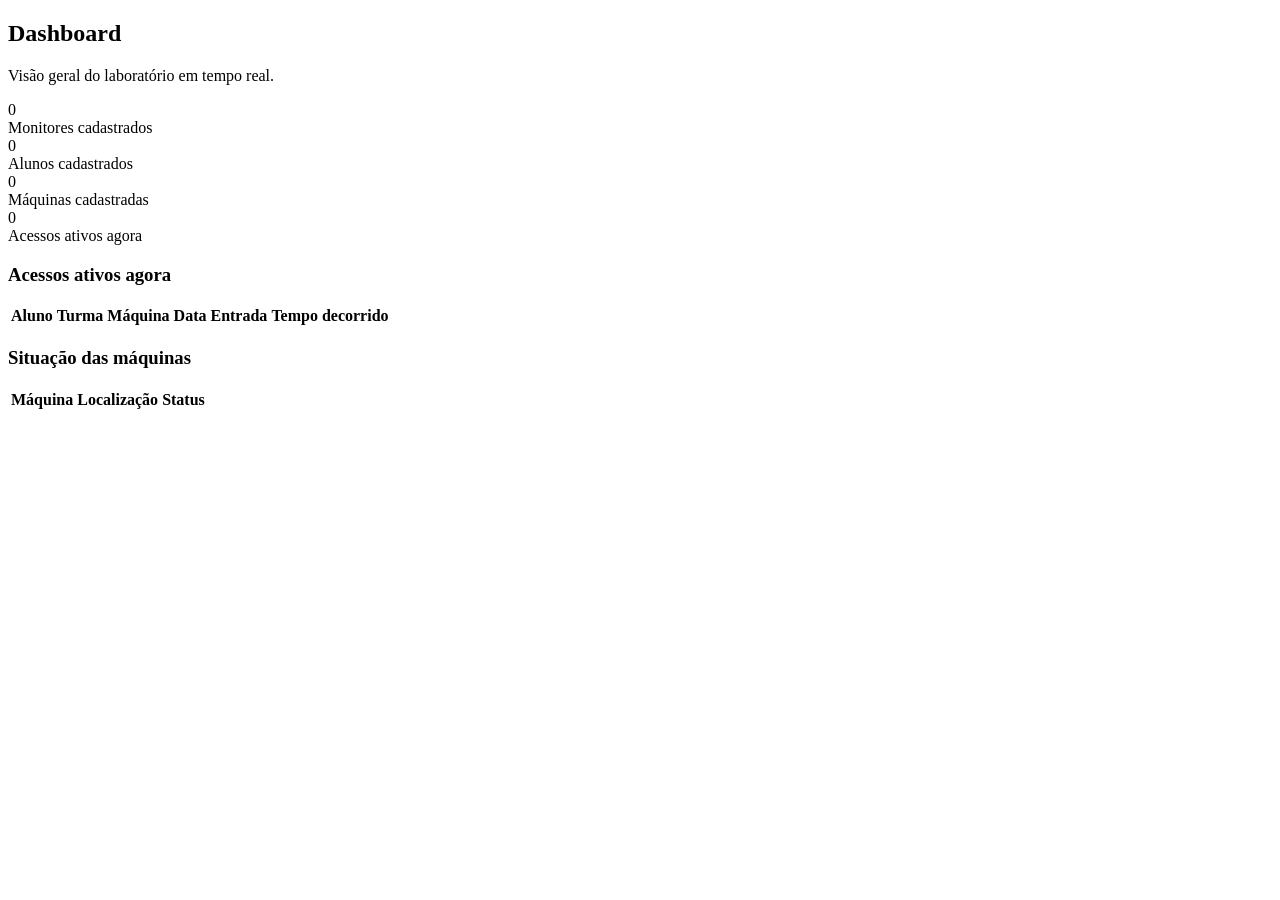
==== index.html @ 6372b8ce "INICIO" ====
<!DOCTYPE html>
<html lang="pt-BR">
<head>
<meta charset="UTF-8">
<meta name="viewport" content="width=device-width, initial-scale=1.0">
<title>Dashboard - Controle de Laboratório</title>
<link rel="stylesheet" href="css/style.css">
</head>
<body data-page="dashboard">
  <div class="layout">
    <aside class="sidebar" id="sidebar"></aside>

    <main class="main">
      <div class="topo-pagina">
        <div>
          <h2>Dashboard</h2>
          <p>Visão geral do laboratório em tempo real.</p>
        </div>
      </div>

      <div class="cards-stats">
        <div class="card-stat">
          <div class="num" id="statMonitores">0</div>
          <div class="label">Monitores cadastrados</div>
        </div>
        <div class="card-stat">
          <div class="num" id="statUsuarios">0</div>
          <div class="label">Alunos cadastrados</div>
        </div>
        <div class="card-stat">
          <div class="num" id="statMaquinas">0</div>
          <div class="label">Máquinas cadastradas</div>
        </div>
        <div class="card-stat verde">
          <div class="num" id="statAtivos">0</div>
          <div class="label">Acessos ativos agora</div>
        </div>
      </div>

      <div class="painel">
        <h3>Acessos ativos agora</h3>
        <div class="tabela-wrap">
          <table>
            <thead>
              <tr>
                <th>Aluno</th>
                <th>Turma</th>
                <th>Máquina</th>
                <th>Data</th>
                <th>Entrada</th>
                <th>Tempo decorrido</th>
              </tr>
            </thead>
            <tbody id="corpoAtivos"></tbody>
          </table>
          <div id="vazioAtivos" class="tabela-vazia" style="display:none;">Nenhum acesso ativo no momento.</div>
        </div>
      </div>

      <div class="painel">
        <h3>Situação das máquinas</h3>
        <div class="tabela-wrap">
          <table>
            <thead>
              <tr>
                <th>Máquina</th>
                <th>Localização</th>
                <th>Status</th>
              </tr>
            </thead>
            <tbody id="corpoMaquinas"></tbody>
          </table>
          <div id="vazioMaquinas" class="tabela-vazia" style="display:none;">Nenhuma máquina cadastrada ainda.</div>
        </div>
      </div>
    </main>
  </div>

  <script src="js/db.js"></script>
  <script src="js/nav.js"></script>
  <script src="js/dashboard.js"></script>
</body>
</html>
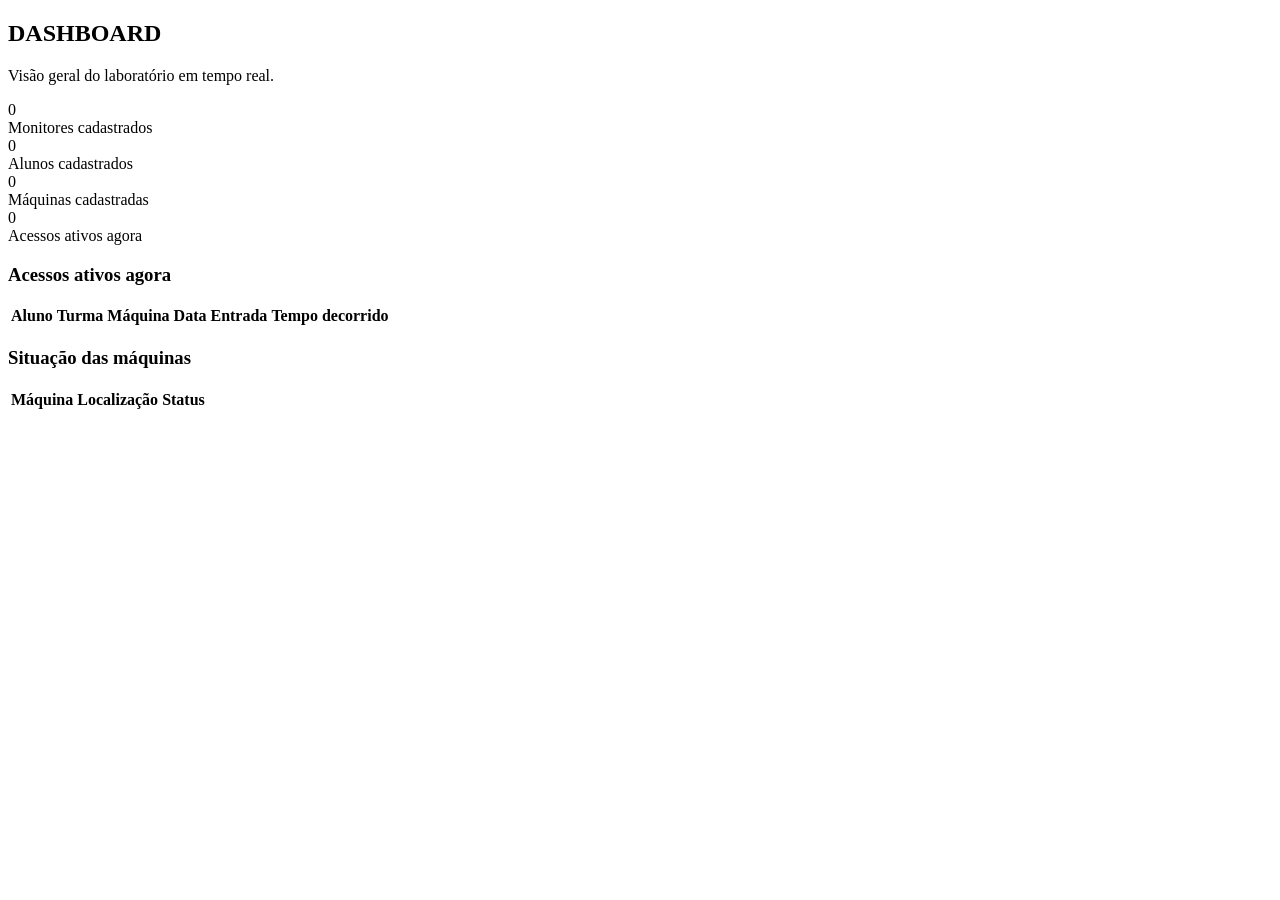
==== commit b8663f63: "N" ====
--- a/index.html
+++ b/index.html
@@ -13,7 +13,7 @@
     <main class="main">
       <div class="topo-pagina">
         <div>
-          <h2>Dashboard</h2>
+          <h2>DASHBOARD</h2>
           <p>Visão geral do laboratório em tempo real.</p>
         </div>
       </div>
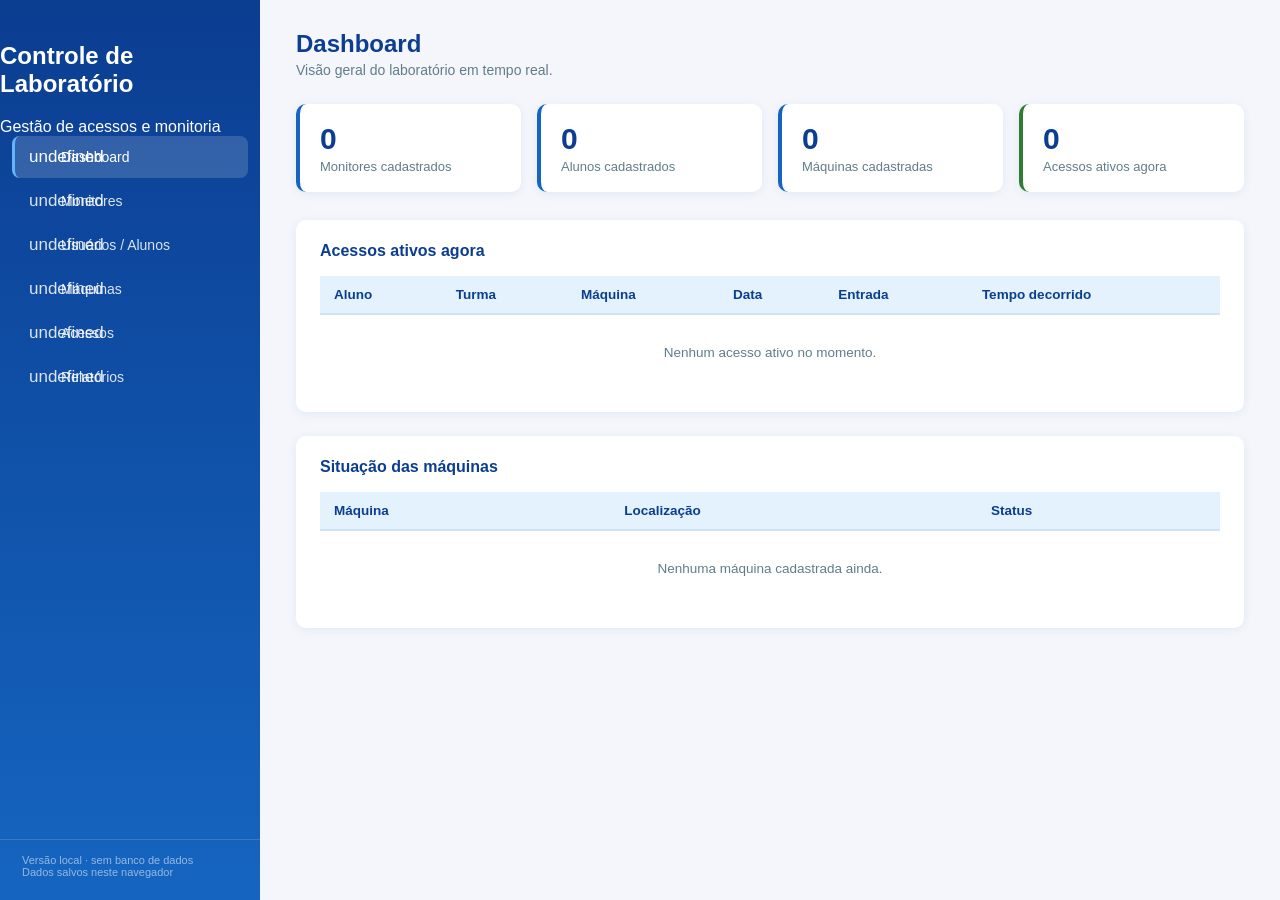
==== commit 2cbcbced: "inicio 2" ====
--- a/index.html
+++ b/index.html
@@ -13,7 +13,7 @@
     <main class="main">
       <div class="topo-pagina">
         <div>
-          <h2>DASHBOARD</h2>
+          <h2>Dashboard</h2>
           <p>Visão geral do laboratório em tempo real.</p>
         </div>
       </div>
--- a/css/style.css
+++ b/css/style.css
@@ -0,0 +1,366 @@
+:root {
+  --azul-escuro: #0b3d91;
+  --azul-principal: #1565c0;
+  --azul-medio: #1976d2;
+  --azul-claro: #64b5f6;
+  --azul-fundo: #e3f2fd;
+  --cinza-fundo: #f4f6fb;
+  --branco: #ffffff;
+  --texto: #263238;
+  --texto-claro: #607d8b;
+  --verde: #2e7d32;
+  --verde-bg: #e8f5e9;
+  --vermelho: #c62828;
+  --vermelho-bg: #fdecea;
+  --amarelo: #ef6c00;
+  --amarelo-bg: #fff3e0;
+  --azul-bg: #e3f2fd;
+  --sombra: 0 2px 10px rgba(13, 71, 161, 0.08);
+  --radius: 10px;
+}
+
+* { box-sizing: border-box; }
+
+body {
+  margin: 0;
+  font-family: "Segoe UI", Roboto, Arial, sans-serif;
+  background: var(--cinza-fundo);
+  color: var(--texto);
+}
+
+a { text-decoration: none; color: inherit; }
+
+.layout { display: flex; min-height: 100vh; }
+
+.sidebar {
+  width: 260px;
+  flex-shrink: 0;
+  background: linear-gradient(180deg, var(--azul-escuro) 0%, var(--azul-principal) 100%);
+  color: #fff;
+  position: fixed;
+  top: 0;
+  left: 0;
+  bottom: 0;
+  display: flex;
+  flex-direction: column;
+  padding: 22px 0;
+  z-index: 10;
+}
+
+.sidebar .logo {
+  display: flex;
+  align-items: center;
+  gap: 10px;
+  padding: 0 22px 22px 22px;
+  border-bottom: 1px solid rgba(255, 255, 255, 0.15);
+  margin-bottom: 14px;
+}
+
+.sidebar .logo .icone {
+  font-size: 26px;
+}
+
+.sidebar .logo h1 {
+  font-size: 16px;
+  line-height: 1.25;
+  margin: 0;
+  font-weight: 700;
+}
+
+.sidebar .logo span {
+  display: block;
+  font-size: 11px;
+  font-weight: 400;
+  opacity: 0.75;
+}
+
+.sidebar nav {
+  display: flex;
+  flex-direction: column;
+  gap: 2px;
+  padding: 0 12px;
+  flex: 1;
+}
+
+.sidebar nav a {
+  display: flex;
+  align-items: center;
+  gap: 12px;
+  padding: 11px 14px;
+  border-radius: 8px;
+  font-size: 14px;
+  font-weight: 500;
+  color: rgba(255, 255, 255, 0.85);
+  border-left: 3px solid transparent;
+  transition: background 0.15s ease, color 0.15s ease;
+}
+
+.sidebar nav a .ic { font-size: 17px; width: 20px; text-align: center; }
+
+.sidebar nav a:hover {
+  background: rgba(255, 255, 255, 0.1);
+  color: #fff;
+}
+
+.sidebar nav a.active {
+  background: rgba(255, 255, 255, 0.16);
+  color: #fff;
+  border-left-color: var(--azul-claro);
+}
+
+.sidebar .rodape {
+  padding: 14px 22px 0 22px;
+  font-size: 11px;
+  color: rgba(255, 255, 255, 0.55);
+  border-top: 1px solid rgba(255, 255, 255, 0.15);
+  margin-top: 14px;
+}
+
+.main {
+  margin-left: 260px;
+  flex: 1;
+  padding: 30px 36px 60px 36px;
+  min-width: 0;
+}
+
+.topo-pagina {
+  display: flex;
+  align-items: flex-start;
+  justify-content: space-between;
+  gap: 16px;
+  margin-bottom: 26px;
+  flex-wrap: wrap;
+}
+
+.topo-pagina h2 {
+  margin: 0 0 4px 0;
+  font-size: 24px;
+  color: var(--azul-escuro);
+}
+
+.topo-pagina p {
+  margin: 0;
+  color: var(--texto-claro);
+  font-size: 14px;
+}
+
+.cards-stats {
+  display: grid;
+  grid-template-columns: repeat(auto-fit, minmax(190px, 1fr));
+  gap: 16px;
+  margin-bottom: 28px;
+}
+
+.card-stat {
+  background: var(--branco);
+  border-radius: var(--radius);
+  box-shadow: var(--sombra);
+  padding: 18px 20px;
+  border-left: 4px solid var(--azul-principal);
+}
+
+.card-stat .num {
+  font-size: 30px;
+  font-weight: 700;
+  color: var(--azul-escuro);
+  line-height: 1.1;
+}
+
+.card-stat .label {
+  font-size: 13px;
+  color: var(--texto-claro);
+  margin-top: 4px;
+}
+
+.card-stat.verde { border-left-color: var(--verde); }
+.card-stat.amarelo { border-left-color: var(--amarelo); }
+
+.painel {
+  background: var(--branco);
+  border-radius: var(--radius);
+  box-shadow: var(--sombra);
+  padding: 22px 24px;
+  margin-bottom: 24px;
+}
+
+.painel h3 {
+  margin: 0 0 16px 0;
+  font-size: 16px;
+  color: var(--azul-escuro);
+  display: flex;
+  align-items: center;
+  gap: 8px;
+}
+
+form .grid-form {
+  display: grid;
+  grid-template-columns: repeat(auto-fit, minmax(220px, 1fr));
+  gap: 16px;
+  margin-bottom: 18px;
+}
+
+.campo { display: flex; flex-direction: column; gap: 6px; }
+
+.campo label {
+  font-size: 13px;
+  font-weight: 600;
+  color: var(--texto);
+}
+
+.campo input,
+.campo select {
+  padding: 10px 12px;
+  border: 1px solid #cfd8e3;
+  border-radius: 8px;
+  font-size: 14px;
+  background: var(--branco);
+  color: var(--texto);
+  transition: border-color 0.15s ease, box-shadow 0.15s ease;
+}
+
+.campo input:focus,
+.campo select:focus {
+  outline: none;
+  border-color: var(--azul-principal);
+  box-shadow: 0 0 0 3px rgba(21, 101, 192, 0.15);
+}
+
+.campo small { color: var(--texto-claro); font-size: 11px; }
+
+.acoes-form { display: flex; gap: 10px; align-items: center; }
+
+.btn {
+  border: none;
+  border-radius: 8px;
+  padding: 10px 18px;
+  font-size: 14px;
+  font-weight: 600;
+  cursor: pointer;
+  display: inline-flex;
+  align-items: center;
+  gap: 8px;
+  transition: filter 0.15s ease, transform 0.05s ease;
+}
+
+.btn:active { transform: translateY(1px); }
+
+.btn-primary { background: var(--azul-principal); color: #fff; }
+.btn-primary:hover { filter: brightness(1.08); }
+
+.btn-secondary { background: #eceff5; color: var(--texto); }
+.btn-secondary:hover { filter: brightness(0.97); }
+
+.btn-success { background: var(--verde); color: #fff; }
+.btn-success:hover { filter: brightness(1.08); }
+
+.btn-danger { background: var(--vermelho); color: #fff; }
+.btn-danger:hover { filter: brightness(1.08); }
+
+.btn-sm { padding: 6px 12px; font-size: 12.5px; border-radius: 6px; }
+
+.tabela-wrap { overflow-x: auto; }
+
+table {
+  width: 100%;
+  border-collapse: collapse;
+  font-size: 13.5px;
+}
+
+thead th {
+  background: var(--azul-fundo);
+  color: var(--azul-escuro);
+  text-align: left;
+  padding: 11px 14px;
+  font-weight: 700;
+  white-space: nowrap;
+  border-bottom: 2px solid #d3e3f7;
+}
+
+tbody td {
+  padding: 11px 14px;
+  border-bottom: 1px solid #eef1f6;
+  vertical-align: middle;
+}
+
+tbody tr:hover { background: #f7fafd; }
+
+.tabela-vazia {
+  text-align: center;
+  padding: 30px;
+  color: var(--texto-claro);
+  font-size: 13.5px;
+}
+
+.badge {
+  display: inline-block;
+  padding: 4px 10px;
+  border-radius: 20px;
+  font-size: 11.5px;
+  font-weight: 700;
+  text-transform: uppercase;
+  letter-spacing: 0.3px;
+}
+
+.badge-verde { background: var(--verde-bg); color: var(--verde); }
+.badge-azul { background: var(--azul-bg); color: var(--azul-principal); }
+.badge-vermelho { background: var(--vermelho-bg); color: var(--vermelho); }
+.badge-amarelo { background: var(--amarelo-bg); color: var(--amarelo); }
+.badge-cinza { background: #eceff1; color: #546e7a; }
+
+.filtros-grid {
+  display: grid;
+  grid-template-columns: repeat(auto-fit, minmax(170px, 1fr));
+  gap: 14px;
+  margin-bottom: 16px;
+}
+
+.resumo-relatorio {
+  display: grid;
+  grid-template-columns: repeat(auto-fit, minmax(160px, 1fr));
+  gap: 14px;
+  margin-bottom: 20px;
+}
+
+.msg-vazio {
+  color: var(--texto-claro);
+  font-size: 13.5px;
+  text-align: center;
+  padding: 18px;
+}
+
+.toast {
+  position: fixed;
+  top: 20px;
+  right: 20px;
+  background: var(--azul-escuro);
+  color: #fff;
+  padding: 12px 20px;
+  border-radius: 8px;
+  box-shadow: 0 4px 16px rgba(0,0,0,0.2);
+  font-size: 14px;
+  z-index: 100;
+  opacity: 0;
+  transform: translateY(-10px);
+  transition: opacity 0.25s ease, transform 0.25s ease;
+  pointer-events: none;
+}
+
+.toast.mostrar { opacity: 1; transform: translateY(0); }
+.toast.erro { background: var(--vermelho); }
+.toast.sucesso { background: var(--verde); }
+
+@media (max-width: 900px) {
+  .sidebar {
+    position: relative;
+    width: 100%;
+    height: auto;
+    flex-direction: row;
+    align-items: center;
+    padding: 12px 14px;
+  }
+  .sidebar .logo { border: none; padding: 0; margin: 0 14px 0 0; }
+  .sidebar nav { flex-direction: row; flex-wrap: wrap; padding: 0; }
+  .sidebar .rodape { display: none; }
+  .layout { flex-direction: column; }
+  .main { margin-left: 0; padding: 20px; }
+}
